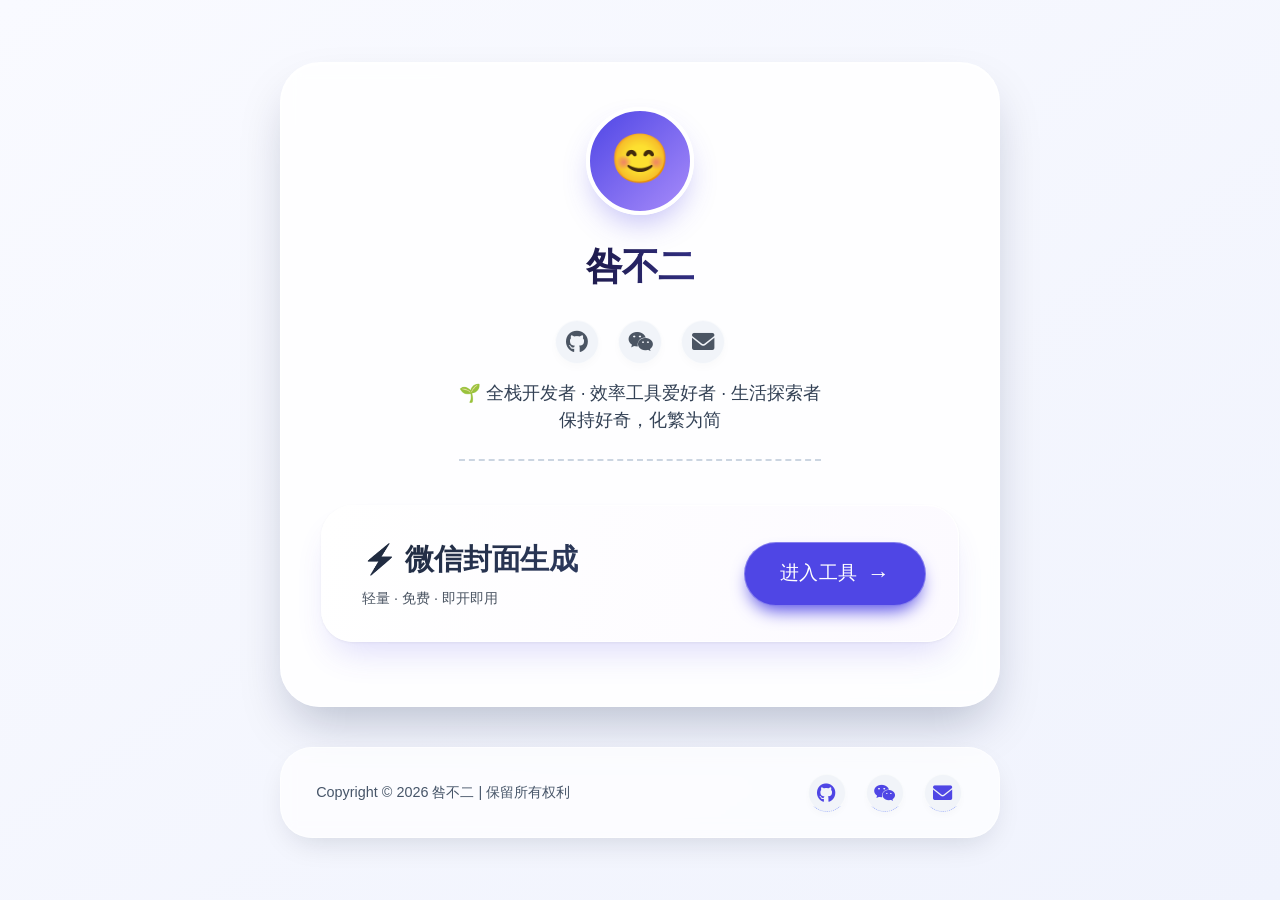
==== index.html @ a9c902c3 "index add" ====
<!DOCTYPE html>
<html lang="en">
<head>
    <meta charset="UTF-8">
    <meta name="viewport" content="width=device-width, initial-scale=1.0">
    <title>咎不二 · 工具入口</title>
    <link rel="stylesheet" href="https://cdnjs.cloudflare.com/ajax/libs/font-awesome/6.0.0-beta3/css/all.min.css">
    <style>
        * {
            margin: 0;
            padding: 0;
            box-sizing: border-box;
        }

        body {
            background: linear-gradient(145deg, #f9faff 0%, #f0f3fd 100%);
            font-family: 'Inter', -apple-system, BlinkMacSystemFont, 'Segoe UI', Roboto, Helvetica, Arial, sans-serif;
            min-height: 100vh;
            display: flex;
            flex-direction: column; 
            align-items: center;
            justify-content: center;
            padding: 1.5rem;
            line-height: 1.5;
            color: #1e293b;
        }

        .home-card {
            max-width: 720px;       
            width: 100%;
            background: rgba(255, 255, 255, 0.8);
            backdrop-filter: blur(10px);
            -webkit-backdrop-filter: blur(10px);
            background: rgba(255, 255, 255, 0.85);
            border-radius: 2.5rem;
            box-shadow: 
                0 25px 50px -12px rgba(0, 20, 60, 0.25),
                inset 0 1px 2px rgba(255, 255, 255, 0.8);
            padding: 2.8rem 2.5rem 2rem 2.5rem; 
            border: 1px solid rgba(255,255,255,0.5);
            transition: all 0.2s ease;
            margin-bottom: 2rem;    
        }

        .profile {
            display: flex;
            flex-direction: column;
            align-items: center;
            text-align: center;
            margin-bottom: 2.5rem;
        }

        .avatar {
            width: 108px;
            height: 108px;
            background: linear-gradient(135deg, #4f46e5, #a78bfa);
            border-radius: 50%;
            display: flex;
            align-items: center;
            justify-content: center;
            color: white;
            font-size: 3rem;
            font-weight: 400;
            box-shadow: 0 15px 30px -8px rgba(79, 70, 229, 0.35);
            margin-bottom: 1.5rem;
            border: 4px solid white;
            transition: transform 0.25s;
        }

        .avatar:hover {
            transform: scale(1.02);
        }

        .avatar span {
            margin-top: -5px;
        }

        h1 {
            font-size: 2.3rem;
            font-weight: 600;
            letter-spacing: -0.02em;
            margin-bottom: 0.4rem;
            background: linear-gradient(to right, #1e1b4b, #312e81);
            -webkit-background-clip: text;
            background-clip: text;
            color: transparent;
        }

        .bio {
            font-size: 1.1rem;
            color: #334155;
            max-width: 450px;
            margin: 0.5rem auto 0;
            border-bottom: 2px dashed #cbd5e1;
            padding-bottom: 1.6rem;
        }

        .quick-links {
            display: flex;
            gap: 1.2rem;
            justify-content: center;
            margin: 1.2rem 0 0.5rem;
        }

        .quick-links a {
            color: #4b5563;
            background: #f1f4f9;
            width: 44px;
            height: 44px;
            border-radius: 30px;
            display: inline-flex;
            align-items: center;
            justify-content: center;
            font-size: 1.4rem;
            text-decoration: none;
            transition: all 0.2s;
            border: 1px solid rgba(255,255,255,0.6);
            box-shadow: 0 4px 8px rgba(0,0,0,0.02);
        }

        .quick-links a:hover {
            background: #e0e7ff;
            color: #4f46e5;
            transform: translateY(-3px);
            border-color: #c7d2fe;
        }

        .tool-entry {
            margin: 2.8rem 0 1.5rem;
            background: linear-gradient(105deg, #ffffff 0%, #fcfaff 100%);
            border-radius: 2rem;
            padding: 2rem 2rem 2rem 2.5rem;
            display: flex;
            flex-wrap: wrap;
            align-items: center;
            justify-content: space-between;
            gap: 1.8rem;
            box-shadow: 0 20px 35px -12px rgba(79, 70, 229, 0.2), 0 1px 3px rgba(0,0,0,0.05);
            border: 1px solid rgba(255,255,255,0.9);
            transition: all 0.3s;
        }

        .tool-entry:hover {
            box-shadow: 0 25px 40px -12px rgba(79, 70, 229, 0.3);
            border-color: #cbd5e1;
        }

        .tool-info h2 {
            font-size: 1.8rem;
            font-weight: 650;
            background: linear-gradient(145deg, #1e293b, #2d3a5e);
            -webkit-background-clip: text;
            background-clip: text;
            color: transparent;
            margin-bottom: 0.3rem;
            letter-spacing: -0.01em;
        }

        .tool-info p {
            color: #475569;
            font-size: 1rem;
            display: flex;
            align-items: center;
            gap: 6px;
            margin-top: 6px;
        }

        .tool-info p span {
            background: #e9eefa;
            padding: 4px 10px;
            border-radius: 30px;
            font-size: 0.8rem;
            font-weight: 500;
            color: #4f46e5;
        }

        .entry-button {
            background: #4f46e5;
            color: white;
            border: none;
            padding: 0.9rem 2.2rem;
            border-radius: 40px;
            font-size: 1.2rem;
            font-weight: 550;
            display: inline-flex;
            align-items: center;
            gap: 10px;
            box-shadow: 0 10px 18px -6px #4f46e5;
            cursor: pointer;
            transition: all 0.2s ease;
            text-decoration: none;
            border: 1px solid rgba(255,255,255,0.3);
            letter-spacing: 0.3px;
            white-space: nowrap;
        }

        .entry-button:hover {
            background: #6366f1;
            transform: scale(1.02) translateY(-2px);
            box-shadow: 0 18px 25px -8px #4f46e5;
        }

        .entry-button:active {
            transform: scale(0.98);
            background: #4338ca;
            box-shadow: 0 8px 15px -5px #1e1b4b;
        }

        .old-footer-note {
            display: flex;
            justify-content: space-between;
            align-items: center;
            margin-top: 2.2rem;
            color: #5f6c84;
            font-size: 0.9rem;
            border-top: 1px solid #e2e8f0;
            padding-top: 1.8rem;
            flex-wrap: wrap;
            gap: 1rem;
        }

        .footer {
            max-width: 720px;
            width: 100%;
            margin-top: 0.5rem;
            background: rgba(255, 255, 255, 0.7);
            backdrop-filter: blur(8px);
            -webkit-backdrop-filter: blur(8px);
            border-radius: 2rem;
            padding: 1.6rem 2.2rem;
            border: 1px solid rgba(255,255,255,0.6);
            box-shadow: 0 12px 30px -10px rgba(0, 20, 40, 0.15);
            color: #334155;
        }

        .footer-content {
            width: 100%;
        }

        .footer-bottom {
            display: flex;
            flex-wrap: wrap;
            align-items: center;
            justify-content: space-between;
            gap: 1.2rem 1.8rem;
            font-size: 0.9rem;
        }

        .footer-bottom p {
            margin: 0;
            color: #475569;
            white-space: nowrap;
        }

        .footer-bottom a {
            color: #4f46e5;
            text-decoration: none;
            border-bottom: 1px dotted #a5b4fc;
            transition: color 0.2s, border-bottom 0.2s;
            margin: 0 2px;
        }

        .footer-bottom a:hover {
            color: #2d2ba3;
            border-bottom: 1px solid #4f46e5;
        }

        .footer-bottom .beian-links {
            display: flex;
            flex-wrap: wrap;
            align-items: center;
            gap: 6px 8px;
            color: #94a3b8;
        }

        .beian-links img {
            vertical-align: middle;
            margin-right: 4px;
            width: 18px;    
            height: 20px;
            object-fit: contain;
            display: inline-block;
            filter: drop-shadow(0 2px 2px rgba(0,0,0,0.05));
        }

        .social-links {
            display: flex;
            gap: 1rem;
            align-items: center;
        }

        .social-link {
            color: #5f6c84;
            background: #f1f4f9;
            width: 38px;
            height: 38px;
            border-radius: 50%;
            display: inline-flex;
            align-items: center;
            justify-content: center;
            font-size: 1.2rem;
            transition: all 0.2s;
            border: 1px solid rgba(255,255,255,0.5);
            box-shadow: 0 4px 6px rgba(0,0,0,0.02);
            text-decoration: none;
        }

        .social-link:hover {
            background: #e0e7ff;
            color: #4f46e5;
            transform: translateY(-3px);
            border-color: #c7d2fe;
        }

        @media (max-width: 650px) {
            .footer-bottom {
                flex-direction: column;
                align-items: flex-start;
            }
            .social-links {
                align-self: flex-end;
                margin-top: 0.2rem;
            }
            .home-card {
                padding: 2rem 1.5rem;
            }
        }

        @media (max-width: 550px) {
            .tool-entry {
                flex-direction: column;
                align-items: flex-start;
                padding: 1.8rem;
            }
            .entry-button {
                width: 100%;
                justify-content: center;
                padding: 0.9rem 1rem;
            }
            h1 {
                font-size: 2rem;
            }
            .avatar {
                width: 90px;
                height: 90px;
                font-size: 2.5rem;
            }
            .footer-bottom .beian-links {
                flex-direction: column;
                align-items: flex-start;
                gap: 8px;
            }
            .footer-bottom p {
                white-space: normal;
            }
        }
    </style>
</head>
<body>
    <div class="home-card">
        <div class="profile">
            <div class="avatar">
                <span>😊</span>
            </div>
            <h1>咎不二</h1>
            <div class="quick-links">
                <a href="https://github.com/JiuBuer" aria-label="GitHub"><i class="fab fa-github"></i></a>
                <a href="contact.html" aria-label="微信"> <i class="fab fa-weixin"></i></a>
                <a href="contact.html" aria-label="邮箱"> <i class="fas fa-envelope"></i></a>
            </div>
            <div class="bio">
                🌱 全栈开发者 · 效率工具爱好者 · 生活探索者<br> 保持好奇，化繁为简
            </div>
        </div>
        <div class="tool-entry">
            <div class="tool-info">
                <h2>⚡ 微信封面生成</h2>
                <p style="font-size: 0.9rem; color: #4b5563;">轻量 · 免费 · 即开即用</p>
            </div>
            <a href="covertool.html" class="entry-button">
                进入工具 <span style="font-size: 1.4rem;">→</span>
            </a>
        </div>
        <div style="height: 0.5rem;"></div> 
    </div>

    <footer class="footer">
        <div class="footer-content">
            <div class="footer-bottom">
                <p>Copyright © 2026 咎不二 | 保留所有权利</p>
                <div class="social-links">
                    <a href="https://github.com/JiuBuer" target="_blank" rel="nofollow" class="social-link">
                        <i class="fab fa-github"></i>
                    </a>
                    <a href="contact.html" class="social-link">
                        <i class="fab fa-weixin"></i>
                    </a>
                    <a href="contact.html" class="social-link">
                        <i class="fas fa-envelope"></i>
                    </a>
                </div>
            </div>
        </div>
    </footer>
</body>
</html>
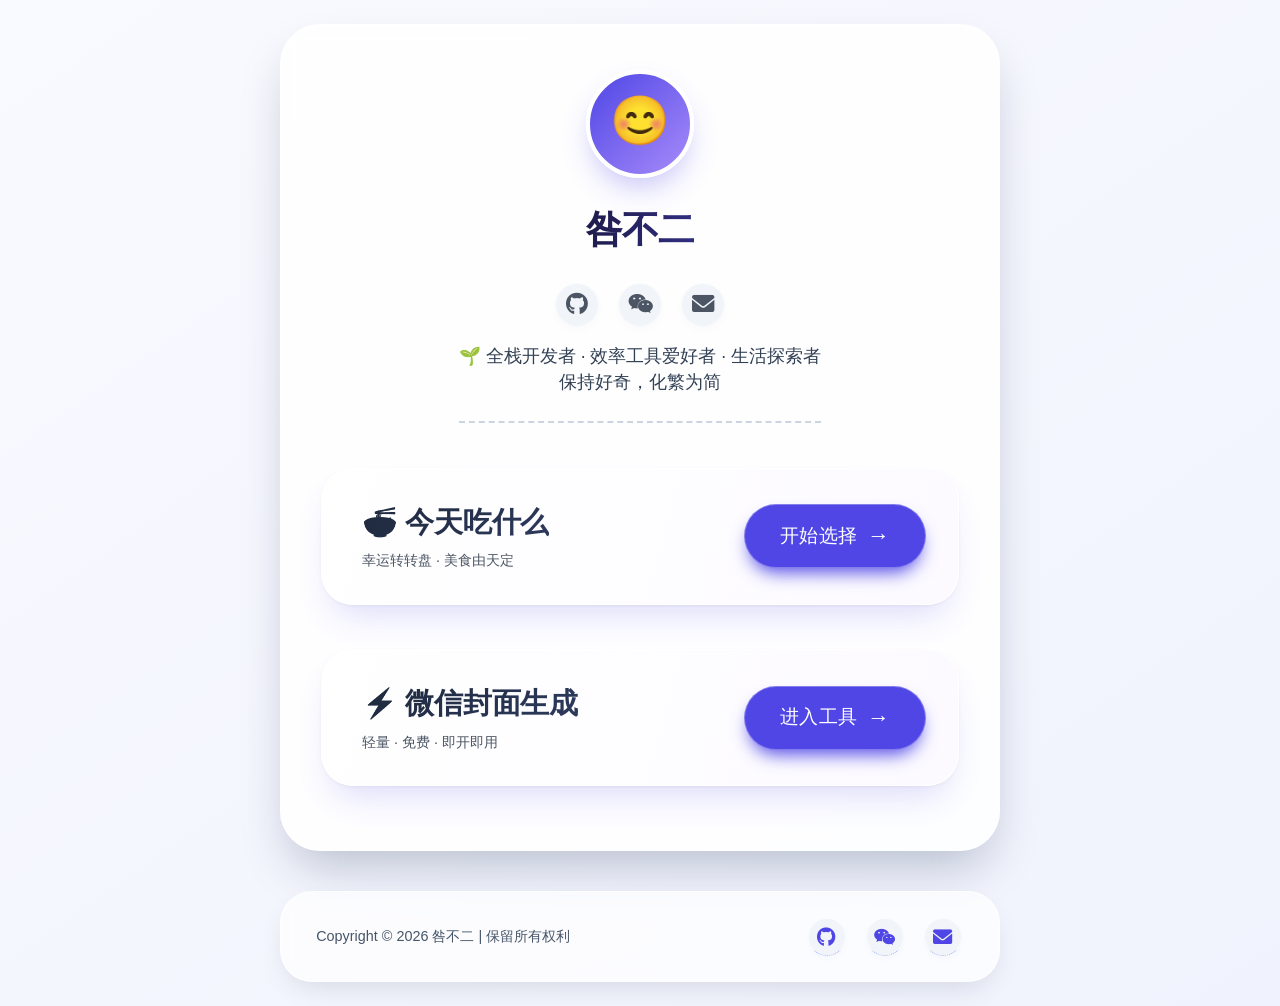
==== commit 37363c2f: "food" ====
--- a/index.html
+++ b/index.html
@@ -374,13 +374,22 @@
         </div>
         <div class="tool-entry">
             <div class="tool-info">
+                <h2>🍜 今天吃什么</h2>
+                <p style="font-size: 0.9rem; color: #4b5563;">幸运转转盘 · 美食由天定</p>
+            </div>
+            <a href="food.html" class="entry-button">
+                开始选择 <span style="font-size: 1.4rem;">→</span>
+            </a>            
+        </div>  
+        <div class="tool-entry">
+            <div class="tool-info">
                 <h2>⚡ 微信封面生成</h2>
                 <p style="font-size: 0.9rem; color: #4b5563;">轻量 · 免费 · 即开即用</p>
             </div>
             <a href="covertool.html" class="entry-button">
                 进入工具 <span style="font-size: 1.4rem;">→</span>
-            </a>
-        </div>
+            </a>            
+        </div>          
         <div style="height: 0.5rem;"></div> 
     </div>
 
